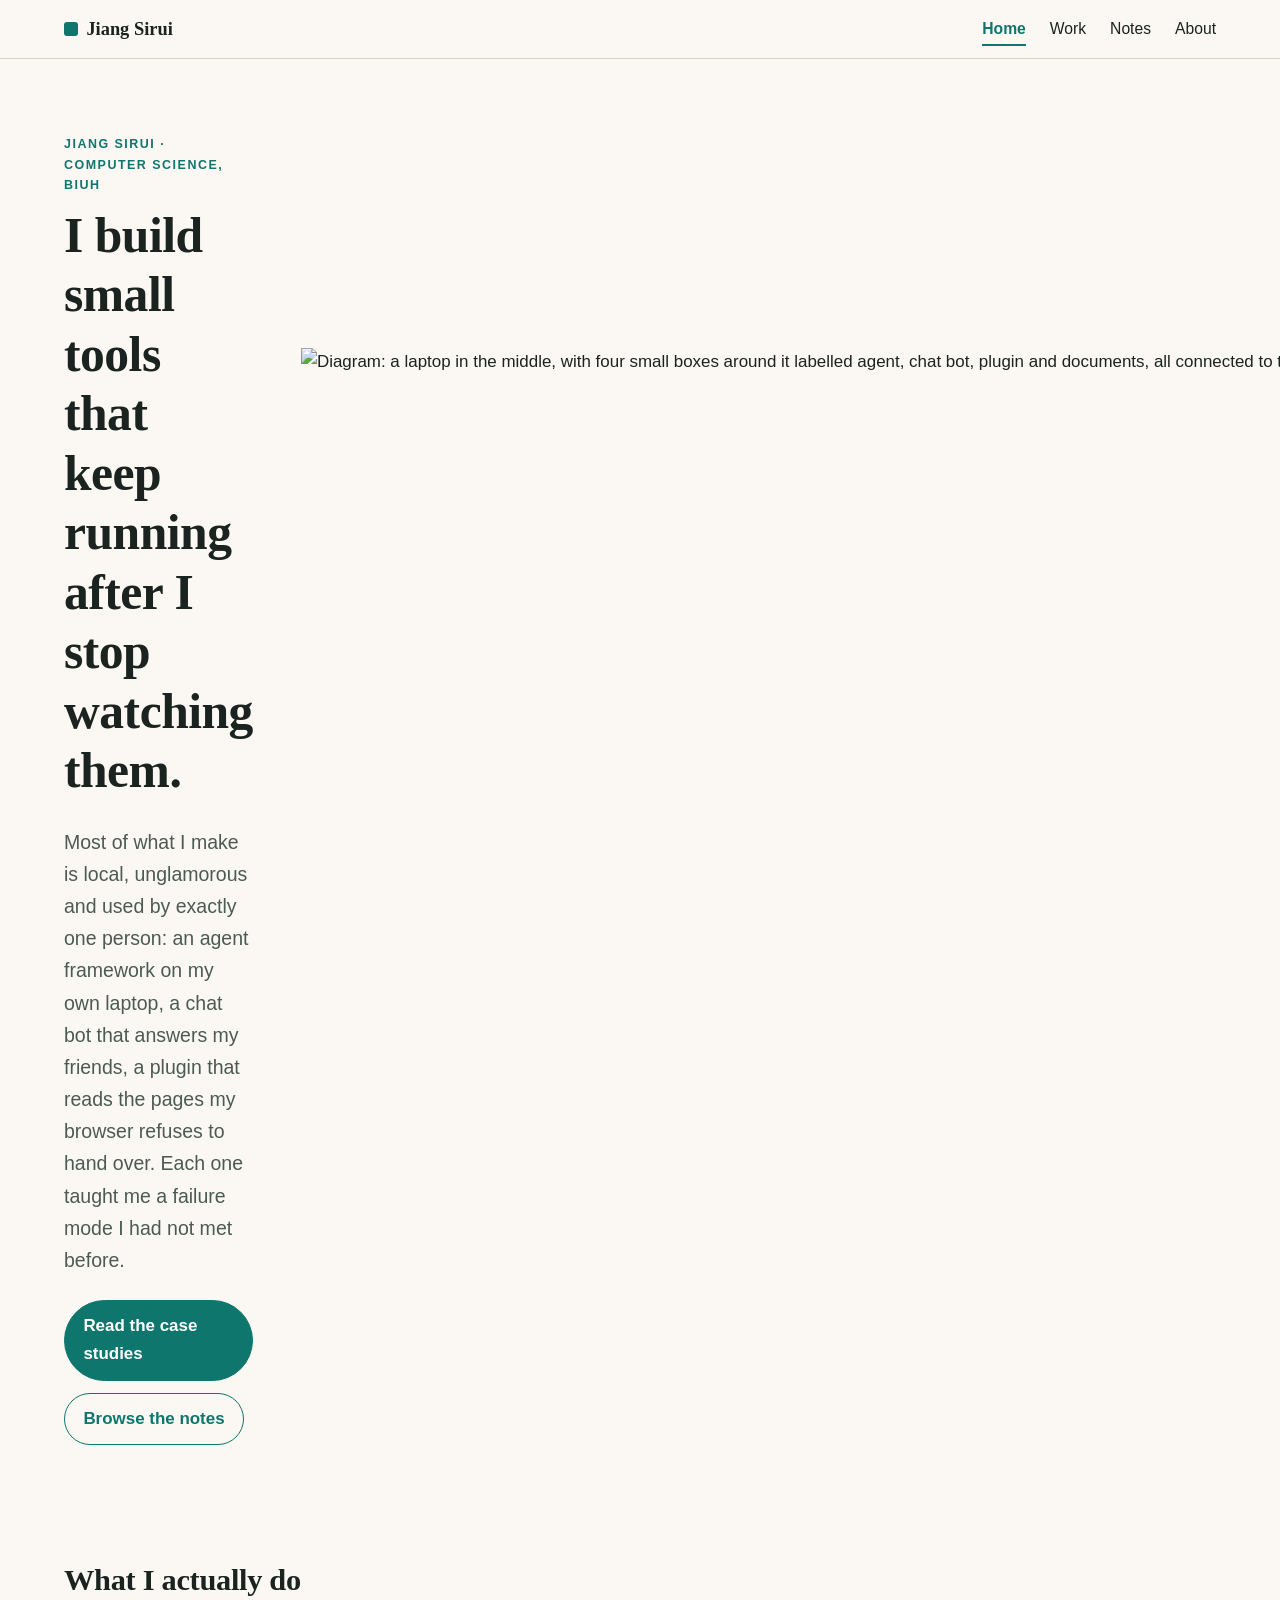
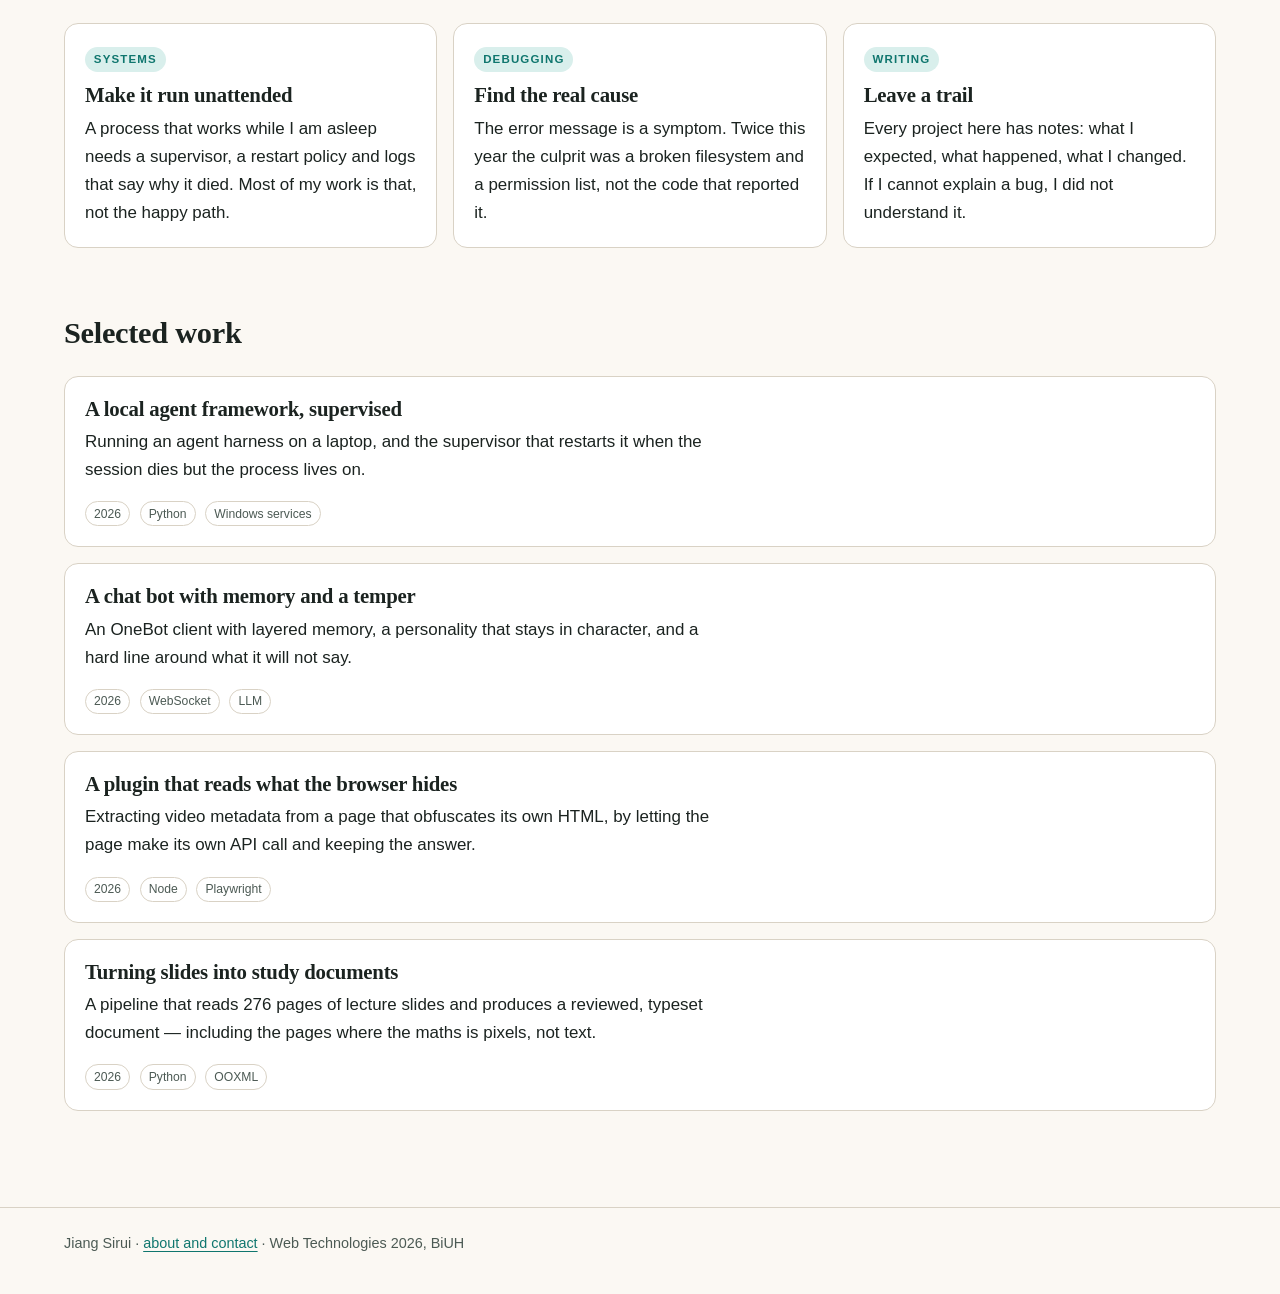
==== index.html @ 06d3ee91 "Add the landing page: what I do, and the four projects at a glance" ====
<!DOCTYPE html>
<html lang="en">
<head>
  <meta charset="utf-8">
  <meta name="viewport" content="width=device-width, initial-scale=1">
  <title>Jiang Sirui — building small, working things</title>
  <meta name="description" content="Computer science student in Hainan. I build small local tools — an agent framework, a chat bot, a browser scraper — and write down what broke on the way.">
  <link rel="icon" href="images/favicon-32.png" sizes="32x32" type="image/png">
  <link rel="apple-touch-icon" href="images/apple-touch-icon.png">
  <meta property="og:type" content="website">
  <meta property="og:title" content="Jiang Sirui — building small, working things">
  <meta property="og:description" content="Four case studies from a student who runs his own tools: an agent framework, a chat bot, a browser plugin, a document pipeline.">
  <meta property="og:image" content="images/og-image.jpg">
  <link rel="stylesheet" href="style.css">
  <script src="nav.js" defer></script>
</head>
<body>
  <a class="skip-link" href="#main">Skip to content</a>

  <header class="site-header" data-nav></header>

  <main id="main" class="wrap">
    <section class="hero">
      <div>
        <p class="eyebrow">Jiang Sirui · Computer Science, BiUH</p>
        <h1>I build small tools that keep running after I stop watching them.</h1>
        <p class="lede">
          Most of what I make is local, unglamorous and used by exactly one person:
          an agent framework on my own laptop, a chat bot that answers my friends, a
          plugin that reads the pages my browser refuses to hand over. Each one
          taught me a failure mode I had not met before.
        </p>
        <p class="hero-actions">
          <a class="button" href="work.html">Read the case studies</a>
          <a class="button secondary" href="notes.html">Browse the notes</a>
        </p>
      </div>
      <div>
        <img src="images/hero.svg" width="1200" height="900"
             alt="Diagram: a laptop in the middle, with four small boxes around it labelled agent, chat bot, plugin and documents, all connected to the laptop.">
      </div>
    </section>

    <section aria-labelledby="what">
      <h2 id="what">What I actually do</h2>
      <div class="card-grid">
        <article class="card">
          <span class="tag">Systems</span>
          <h3>Make it run unattended</h3>
          <p>
            A process that works while I am asleep needs a supervisor, a restart
            policy and logs that say why it died. Most of my work is that, not the
            happy path.
          </p>
        </article>
        <article class="card">
          <span class="tag">Debugging</span>
          <h3>Find the real cause</h3>
          <p>
            The error message is a symptom. Twice this year the culprit was a broken
            filesystem and a permission list, not the code that reported it.
          </p>
        </article>
        <article class="card">
          <span class="tag">Writing</span>
          <h3>Leave a trail</h3>
          <p>
            Every project here has notes: what I expected, what happened, what I
            changed. If I cannot explain a bug, I did not understand it.
          </p>
        </article>
      </div>
    </section>

    <section aria-labelledby="selected">
      <h2 id="selected">Selected work</h2>
      <ul class="work-list">
        <li class="work">
          <h3><a href="work.html#agent">A local agent framework, supervised</a></h3>
          <p>
            Running an agent harness on a laptop, and the supervisor that restarts it
            when the session dies but the process lives on.
          </p>
          <p class="meta"><span class="chip">2026</span> <span class="chip">Python</span> <span class="chip">Windows services</span></p>
        </li>
        <li class="work">
          <h3><a href="work.html#bot">A chat bot with memory and a temper</a></h3>
          <p>
            An OneBot client with layered memory, a personality that stays in
            character, and a hard line around what it will not say.
          </p>
          <p class="meta"><span class="chip">2026</span> <span class="chip">WebSocket</span> <span class="chip">LLM</span></p>
        </li>
        <li class="work">
          <h3><a href="work.html#plugin">A plugin that reads what the browser hides</a></h3>
          <p>
            Extracting video metadata from a page that obfuscates its own HTML, by
            letting the page make its own API call and keeping the answer.
          </p>
          <p class="meta"><span class="chip">2026</span> <span class="chip">Node</span> <span class="chip">Playwright</span></p>
        </li>
        <li class="work">
          <h3><a href="work.html#docs">Turning slides into study documents</a></h3>
          <p>
            A pipeline that reads 276 pages of lecture slides and produces a
            reviewed, typeset document — including the pages where the maths is
            pixels, not text.
          </p>
          <p class="meta"><span class="chip">2026</span> <span class="chip">Python</span> <span class="chip">OOXML</span></p>
        </li>
      </ul>
    </section>
  </main>

  <footer class="site-footer">
    <p>Jiang Sirui · <a href="about.html">about and contact</a> · Web Technologies 2026, BiUH</p>
  </footer>
</body>
</html>
---- style.css ----
/* Portfolio site — warm paper, dark ink, one teal accent.
   Written mobile-first: these rules describe the phone, then media queries
   add columns for wider screens. */

:root {
  --paper: #fbf8f3;
  --paper-2: #f3ece1;
  --ink: #1b2320;
  --ink-soft: #4c5a54;
  --line: #d9d2c5;
  --accent: #0f766e;
  --accent-soft: #d9efec;
  --radius: 14px;
  --measure: 68ch;
  --font-body: "Segoe UI", "Helvetica Neue", Helvetica, Arial, sans-serif;
  --font-title: Georgia, "Times New Roman", serif;
}

*,
*::before,
*::after {
  box-sizing: border-box;
}

html {
  -webkit-text-size-adjust: 100%;
}

body {
  margin: 0;
  background: var(--paper);
  color: var(--ink);
  font-family: var(--font-body);
  font-size: clamp(1rem, 0.96rem + 0.2vw, 1.06rem);
  line-height: 1.65;
}

img {
  max-width: 100%;
  height: auto;
  display: block;
}

a {
  color: var(--accent);
  text-decoration-thickness: 1px;
  text-underline-offset: 3px;
}

a:hover {
  text-decoration-thickness: 2px;
}

:focus-visible {
  outline: 3px solid var(--accent);
  outline-offset: 3px;
  border-radius: 4px;
}

/* ----------------------------------------------------------- skip link --- */

.skip-link {
  position: absolute;
  left: -9999px;
  top: 0;
  background: var(--accent);
  color: #fff;
  padding: 0.6rem 1rem;
  z-index: 100;
}

.skip-link:focus {
  left: 1rem;
  top: 1rem;
}

/* ---------------------------------------------------------------- layout -- */

.wrap {
  width: min(100% - 2.5rem, 72rem);
  margin-inline: auto;
}

main.wrap {
  padding-block: clamp(1.5rem, 1rem + 2vw, 3rem) 3rem;
}

h1,
h2,
h3 {
  font-family: var(--font-title);
  line-height: 1.2;
  letter-spacing: -0.01em;
  margin: 0 0 0.5em;
}

h1 {
  font-size: clamp(1.9rem, 1.4rem + 2.4vw, 3.1rem);
}

h2 {
  font-size: clamp(1.4rem, 1.15rem + 1.1vw, 1.9rem);
  margin-top: 2.2em;
}

h3 {
  font-size: clamp(1.1rem, 1rem + 0.5vw, 1.3rem);
}

p {
  margin: 0 0 1em;
  max-width: var(--measure);
}

.lede {
  font-size: clamp(1.05rem, 1rem + 0.4vw, 1.22rem);
  color: var(--ink-soft);
  max-width: 60ch;
}

.eyebrow {
  font-family: var(--font-body);
  font-size: 0.78rem;
  font-weight: 700;
  letter-spacing: 0.12em;
  text-transform: uppercase;
  color: var(--accent);
  margin-bottom: 0.8em;
}

.meta {
  color: var(--ink-soft);
  font-size: 0.92rem;
}

/* ---------------------------------------------------------------- header -- */

.site-header {
  position: sticky;
  top: 0;
  z-index: 20;
  background: color-mix(in srgb, var(--paper) 88%, transparent);
  backdrop-filter: blur(8px);
  border-bottom: 1px solid var(--line);
}

.nav {
  display: flex;
  align-items: center;
  justify-content: space-between;
  gap: 1rem;
  width: min(100% - 2.5rem, 72rem);
  margin-inline: auto;
  padding-block: 0.75rem;
}

.brand {
  font-family: var(--font-title);
  font-size: 1.15rem;
  font-weight: 700;
  color: var(--ink);
  text-decoration: none;
  display: inline-flex;
  align-items: center;
  gap: 0.55rem;
}

.brand::before {
  content: "";
  width: 0.85rem;
  height: 0.85rem;
  border-radius: 3px;
  background: var(--accent);
}

.nav-toggle {
  display: inline-flex;
  align-items: center;
  gap: 0.45rem;
  border: 1px solid var(--line);
  background: transparent;
  color: var(--ink);
  font: inherit;
  font-size: 0.9rem;
  padding: 0.4rem 0.75rem;
  border-radius: 999px;
  cursor: pointer;
}

.nav-list {
  list-style: none;
  margin: 0;
  padding: 0;
  display: none;
  position: absolute;
  left: 0;
  right: 0;
  top: 100%;
  background: var(--paper);
  border-bottom: 1px solid var(--line);
  padding: 0.5rem 1.25rem 1rem;
}

.nav-list.is-open {
  display: block;
}

.nav-list li {
  border-top: 1px solid var(--line);
}

.nav-list li:first-child {
  border-top: 0;
}

.nav-list a {
  display: block;
  padding: 0.7rem 0.25rem;
  color: var(--ink);
  text-decoration: none;
  font-size: 0.98rem;
}

.nav-list a:hover {
  color: var(--accent);
}

.nav-list a[aria-current="page"] {
  color: var(--accent);
  font-weight: 700;
}

@media (min-width: 44rem) {
  .nav-toggle {
    display: none;
  }

  .nav-list {
    display: flex;
    gap: 1.5rem;
    position: static;
    border: 0;
    padding: 0;
    background: transparent;
  }

  .nav-list li {
    border: 0;
  }

  .nav-list a {
    padding: 0.25rem 0;
  }

  .nav-list a[aria-current="page"] {
    box-shadow: inset 0 -2px 0 var(--accent);
  }
}

/* ------------------------------------------------------------------ hero -- */

.hero {
  display: grid;
  gap: clamp(1.5rem, 1rem + 3vw, 3rem);
  align-items: center;
  padding-block: clamp(1rem, 0.5rem + 2vw, 2.5rem);
}

@media (min-width: 52rem) {
  .hero {
    grid-template-columns: 1.15fr 1fr;
  }
}

.hero-actions {
  display: flex;
  flex-wrap: wrap;
  gap: 0.75rem;
  margin-top: 1.5rem;
}

.button {
  display: inline-block;
  padding: 0.7rem 1.15rem;
  border-radius: 999px;
  border: 1px solid var(--accent);
  background: var(--accent);
  color: #fff;
  font-weight: 600;
  text-decoration: none;
}

.button:hover {
  filter: brightness(1.08);
}

.button.secondary {
  background: transparent;
  color: var(--accent);
}

/* ----------------------------------------------------------------- cards -- */

.card-grid {
  display: grid;
  gap: 1rem;
  margin-top: 1.5rem;
  grid-template-columns: 1fr;
}

@media (min-width: 40rem) {
  .card-grid {
    grid-template-columns: repeat(2, 1fr);
  }
}

@media (min-width: 60rem) {
  .card-grid {
    grid-template-columns: repeat(3, 1fr);
  }
}

.card {
  background: #fff;
  border: 1px solid var(--line);
  border-radius: var(--radius);
  padding: 1.25rem;
}

.card h3 {
  margin-bottom: 0.35em;
}

.card p:last-child {
  margin-bottom: 0;
}

.tag {
  display: inline-block;
  font-size: 0.72rem;
  font-weight: 700;
  letter-spacing: 0.1em;
  text-transform: uppercase;
  color: var(--accent);
  background: var(--accent-soft);
  padding: 0.2rem 0.55rem;
  border-radius: 999px;
  margin-bottom: 0.7rem;
}

/* ------------------------------------------------------------ work lists -- */

.work-list,
.note-list {
  list-style: none;
  margin: 1.5rem 0 0;
  padding: 0;
  display: grid;
  gap: 1rem;
}

.work,
.note {
  border: 1px solid var(--line);
  border-radius: var(--radius);
  background: #fff;
  padding: 1.25rem;
}

.work h3,
.note h3 {
  margin-bottom: 0.3em;
}

.work h3 a {
  color: var(--ink);
  text-decoration: none;
}

.work h3 a:hover {
  color: var(--accent);
  text-decoration: underline;
}

.work p:last-child,
.note p:last-child {
  margin-bottom: 0;
}

.chip {
  display: inline-block;
  font-size: 0.76rem;
  color: var(--ink-soft);
  border: 1px solid var(--line);
  border-radius: 999px;
  padding: 0.1rem 0.5rem;
  margin-right: 0.35rem;
}

/* --------------------------------------------------------- case studies -- */

.case {
  border-top: 1px solid var(--line);
  padding-top: 2rem;
  margin-top: 2rem;
}

.case:first-of-type {
  border-top: 0;
  padding-top: 0;
}

.case dl {
  display: grid;
  gap: 0.35rem 1rem;
  margin: 1.25rem 0;
  padding: 1rem 1.15rem;
  background: var(--paper-2);
  border-radius: var(--radius);
}

@media (min-width: 40rem) {
  .case dl {
    grid-template-columns: max-content 1fr;
  }
}

.case dt {
  font-weight: 700;
  font-size: 0.88rem;
  letter-spacing: 0.04em;
  text-transform: uppercase;
  color: var(--accent);
}

.case dd {
  margin: 0 0 0.6rem;
}

.case dd:last-child {
  margin-bottom: 0;
}

blockquote {
  margin: 1.25rem 0;
  padding: 0.25rem 0 0.25rem 1.1rem;
  border-left: 3px solid var(--accent);
  color: var(--ink-soft);
  font-style: italic;
  max-width: var(--measure);
}

blockquote p:last-child {
  margin-bottom: 0;
}

code {
  font-family: "Cascadia Mono", Consolas, monospace;
  font-size: 0.9em;
  background: var(--paper-2);
  padding: 0.1em 0.35em;
  border-radius: 4px;
}

/* -------------------------------------------------------------- filters -- */

.filter {
  display: grid;
  gap: 0.75rem;
  margin: 1.5rem 0 0;
  padding: 1rem;
  background: var(--paper-2);
  border-radius: var(--radius);
}

@media (min-width: 40rem) {
  .filter {
    grid-template-columns: 1fr auto;
    align-items: end;
  }
}

.filter label {
  display: block;
  font-weight: 700;
  font-size: 0.85rem;
  letter-spacing: 0.05em;
  text-transform: uppercase;
  color: var(--accent);
  margin-bottom: 0.35rem;
}

.filter input {
  width: 100%;
  font: inherit;
  padding: 0.6rem 0.8rem;
  border: 1px solid var(--line);
  border-radius: 10px;
  background: #fff;
  color: var(--ink);
}

.filter-out {
  font-size: 0.92rem;
  color: var(--ink-soft);
  margin: 0.75rem 0 0;
}

.note.is-hidden {
  display: none;
}

/* --------------------------------------------------------------- footer -- */

.site-footer {
  border-top: 1px solid var(--line);
  margin-top: 3rem;
  padding-block: 1.5rem;
  font-size: 0.9rem;
  color: var(--ink-soft);
}

.site-footer p {
  width: min(100% - 2.5rem, 72rem);
  margin-inline: auto;
  max-width: none;
}

/* ------------------------------------------------------------ utilities -- */

.visually-hidden {
  position: absolute;
  width: 1px;
  height: 1px;
  margin: -1px;
  padding: 0;
  overflow: hidden;
  clip-path: inset(50%);
  white-space: nowrap;
  border: 0;
}

@media (prefers-reduced-motion: reduce) {
  *,
  *::before,
  *::after {
    animation-duration: 0.001ms !important;
    animation-iteration-count: 1 !important;
    transition-duration: 0.001ms !important;
    scroll-behavior: auto !important;
  }
}
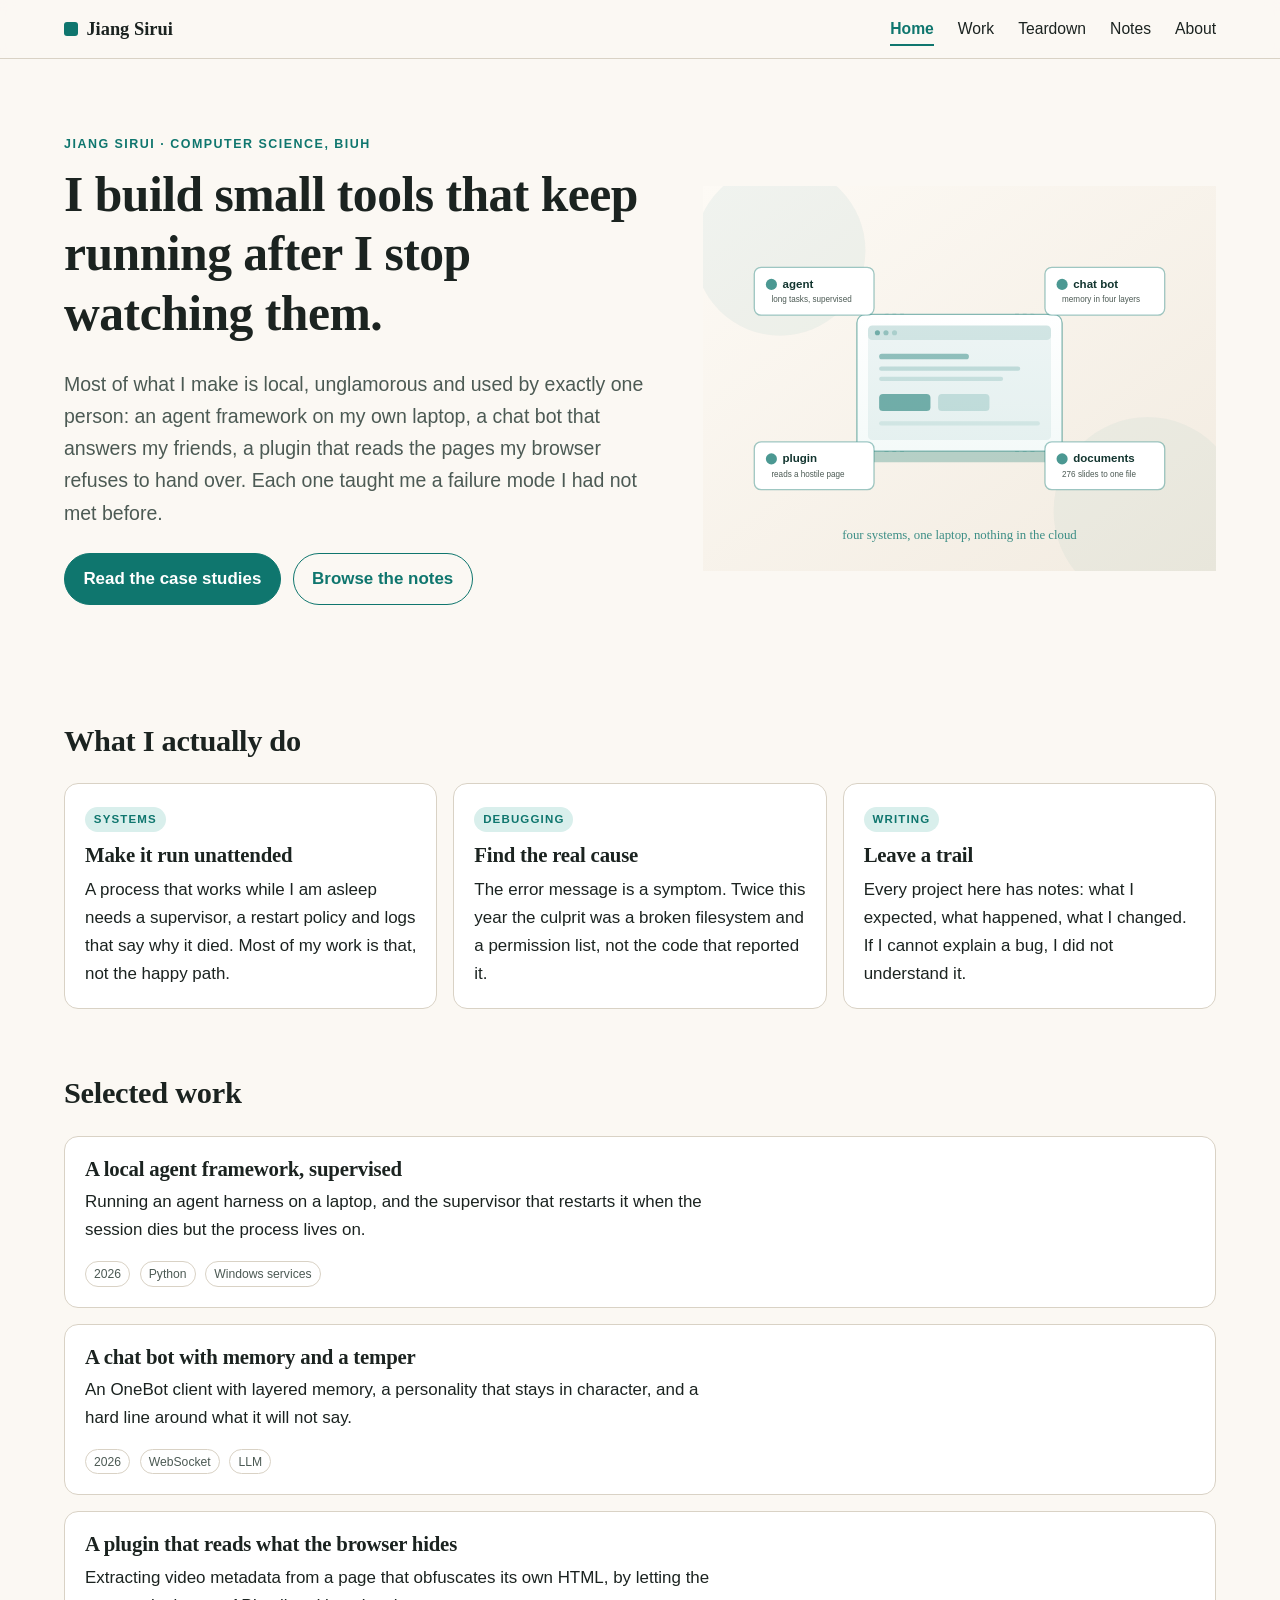
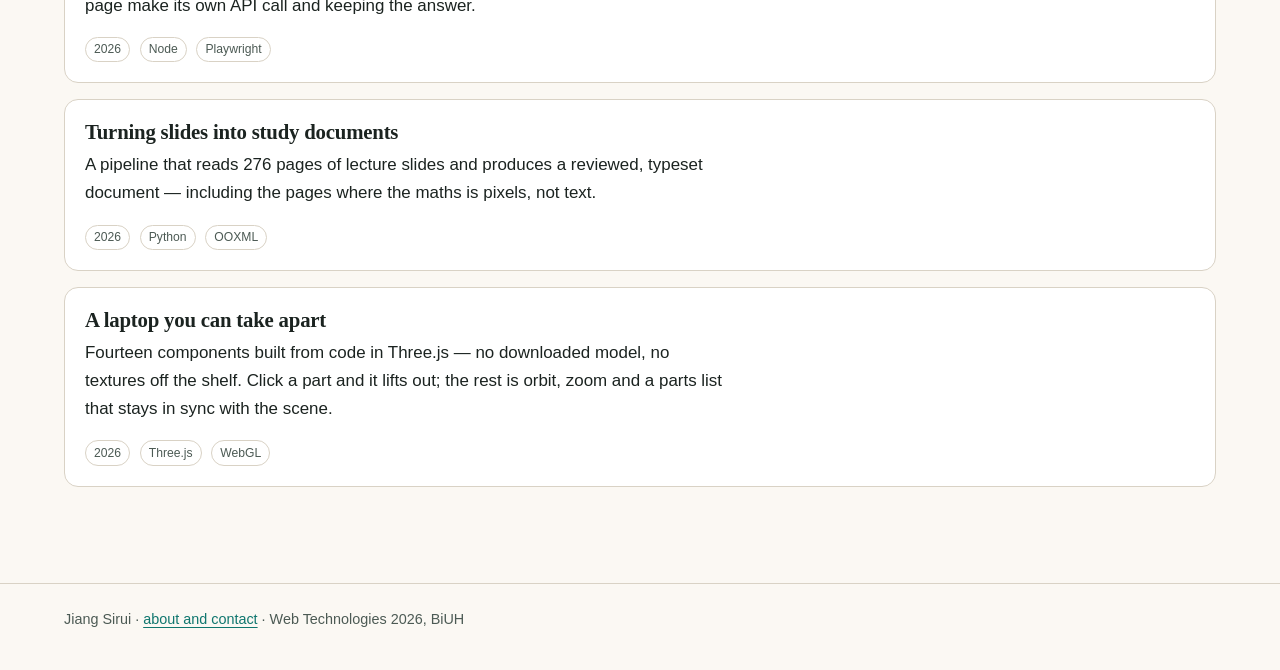
==== commit 3930de73: "Add an interactive Three.js teardown page built entirely from code" ====
--- a/index.html
+++ b/index.html
@@ -108,6 +108,15 @@
           </p>
           <p class="meta"><span class="chip">2026</span> <span class="chip">Python</span> <span class="chip">OOXML</span></p>
         </li>
+        <li class="work">
+          <h3><a href="teardown.html">A laptop you can take apart</a></h3>
+          <p>
+            Fourteen components built from code in Three.js — no downloaded model,
+            no textures off the shelf. Click a part and it lifts out; the rest is
+            orbit, zoom and a parts list that stays in sync with the scene.
+          </p>
+          <p class="meta"><span class="chip">2026</span> <span class="chip">Three.js</span> <span class="chip">WebGL</span></p>
+        </li>
       </ul>
     </section>
   </main>
--- a/style.css
+++ b/style.css
@@ -540,13 +540,19 @@
   border: 0;
 }
 
+/* Nothing here needs to move, so with the preference set the few animated
+   things and the smooth scroll simply turn themselves off. */
 @media (prefers-reduced-motion: reduce) {
-  *,
-  *::before,
-  *::after {
-    animation-duration: 0.001ms !important;
-    animation-iteration-count: 1 !important;
-    transition-duration: 0.001ms !important;
-    scroll-behavior: auto !important;
-  }
-}
+  html {
+    scroll-behavior: auto;
+  }
+
+  .card,
+  .work,
+  .note,
+  .button,
+  .chip {
+    animation: none;
+    transition: none;
+  }
+}
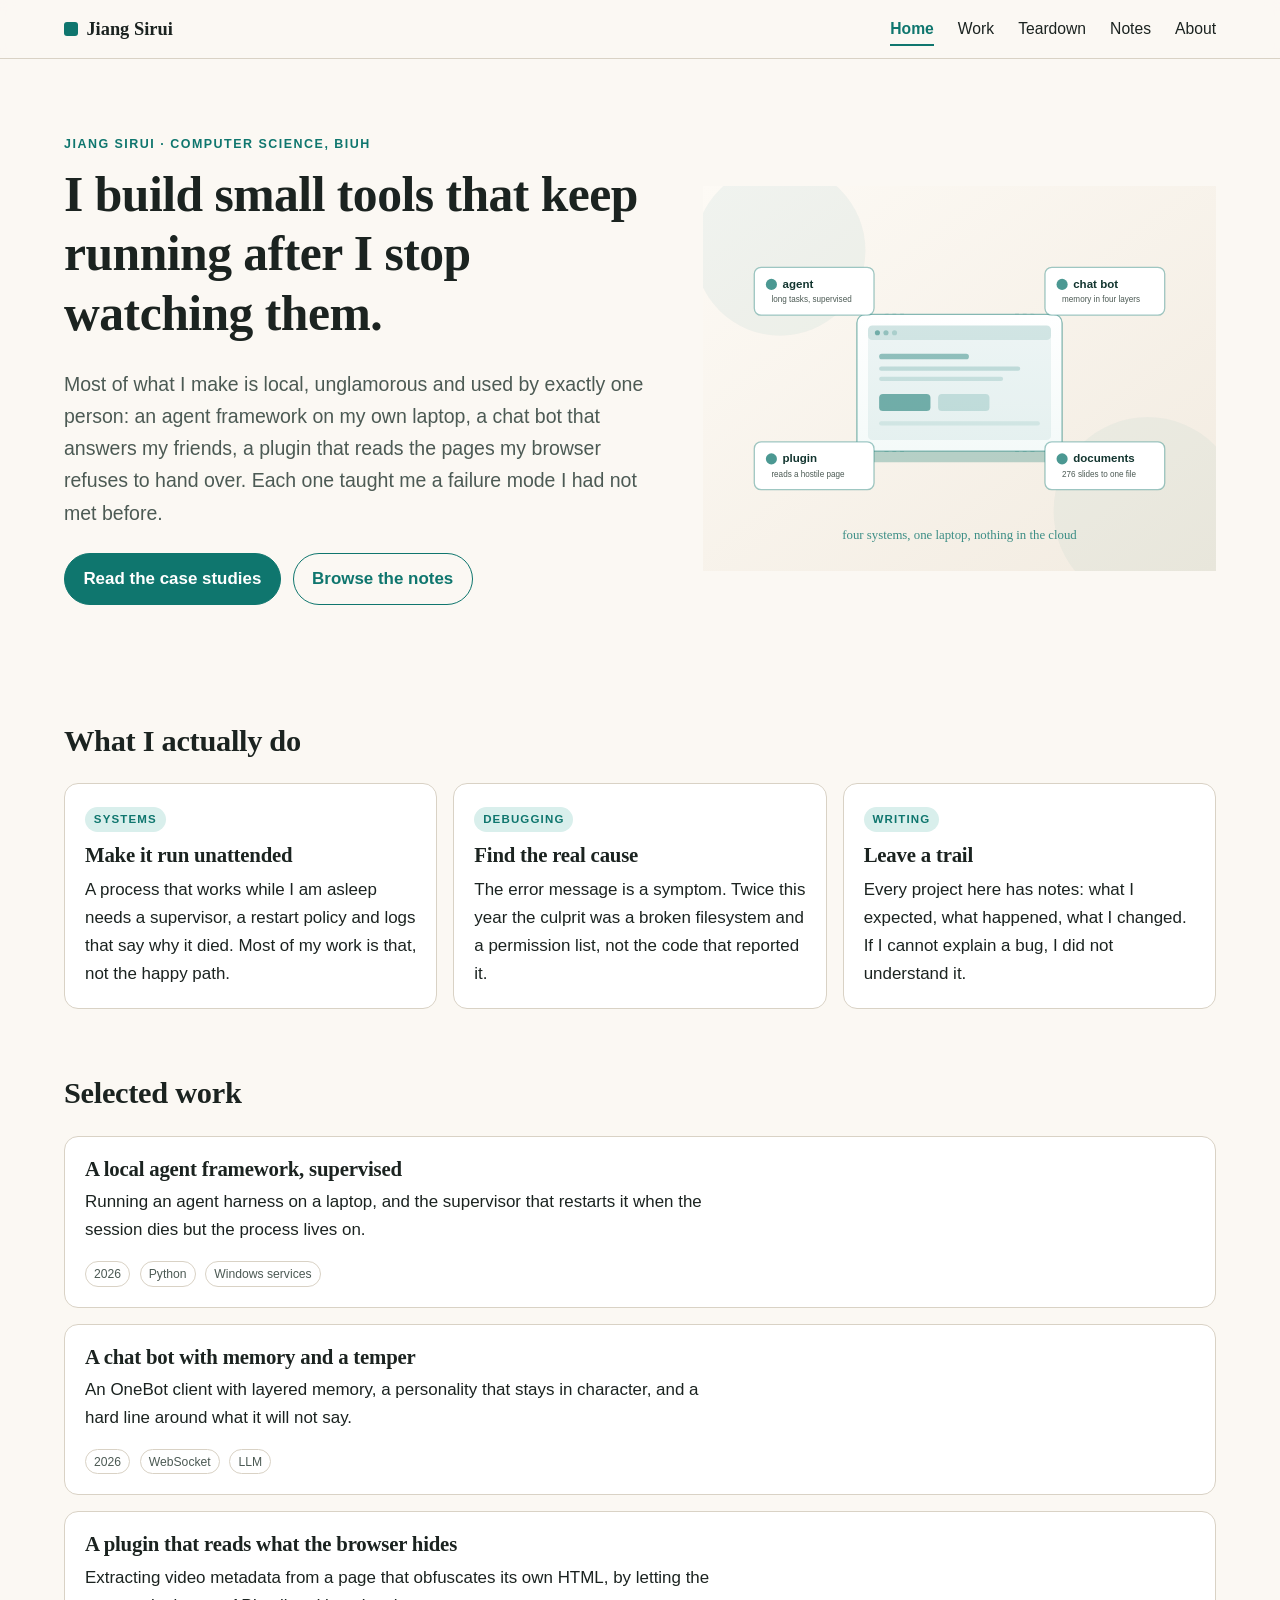
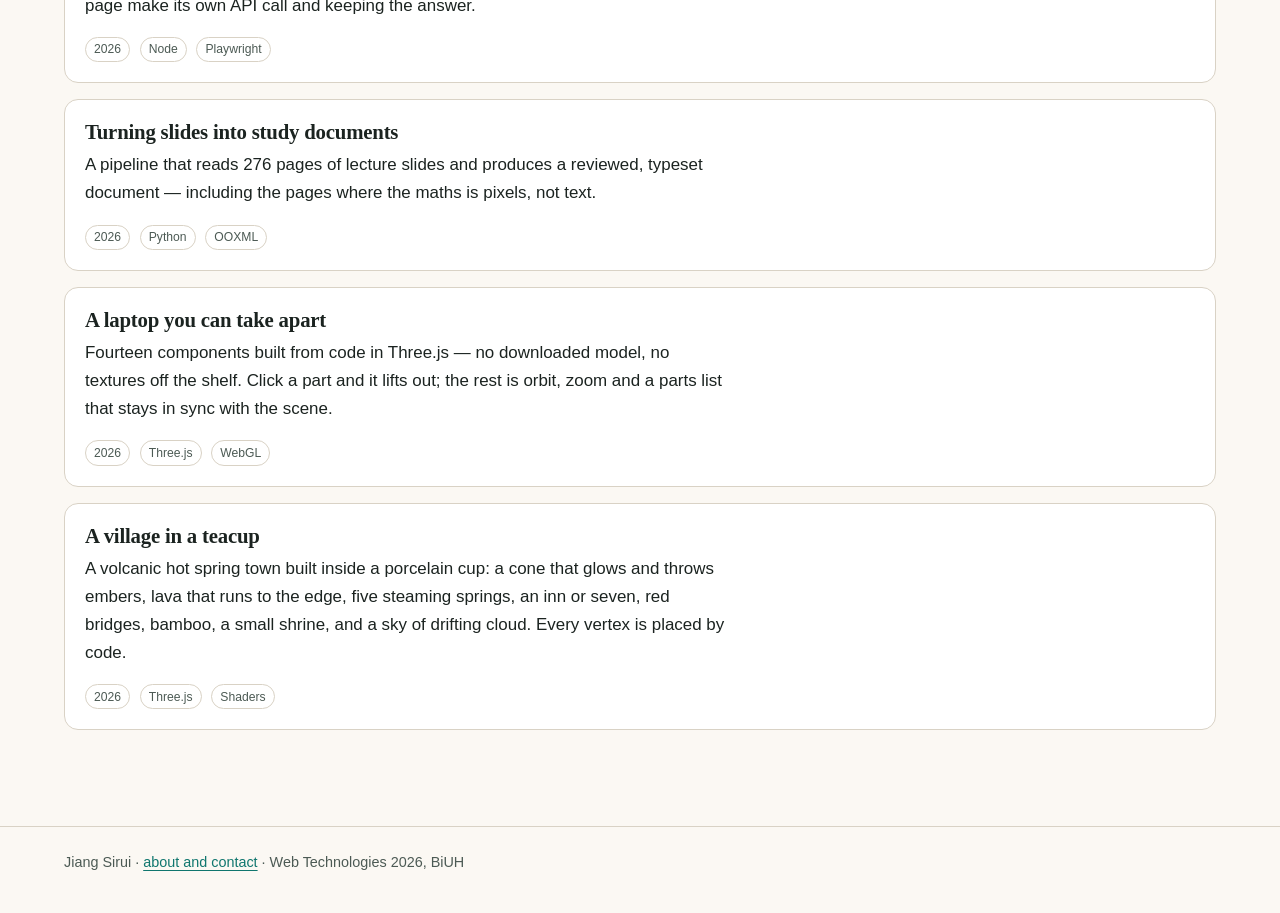
==== commit 7ce74b2f: "Add a volcanic village built inside a porcelain teacup" ====
--- a/index.html
+++ b/index.html
@@ -117,6 +117,16 @@
           </p>
           <p class="meta"><span class="chip">2026</span> <span class="chip">Three.js</span> <span class="chip">WebGL</span></p>
         </li>
+        <li class="work">
+          <h3><a href="teacup.html">A village in a teacup</a></h3>
+          <p>
+            A volcanic hot spring town built inside a porcelain cup: a cone that
+            glows and throws embers, lava that runs to the edge, five steaming
+            springs, an inn or seven, red bridges, bamboo, a small shrine, and a
+            sky of drifting cloud. Every vertex is placed by code.
+          </p>
+          <p class="meta"><span class="chip">2026</span> <span class="chip">Three.js</span> <span class="chip">Shaders</span></p>
+        </li>
       </ul>
     </section>
   </main>
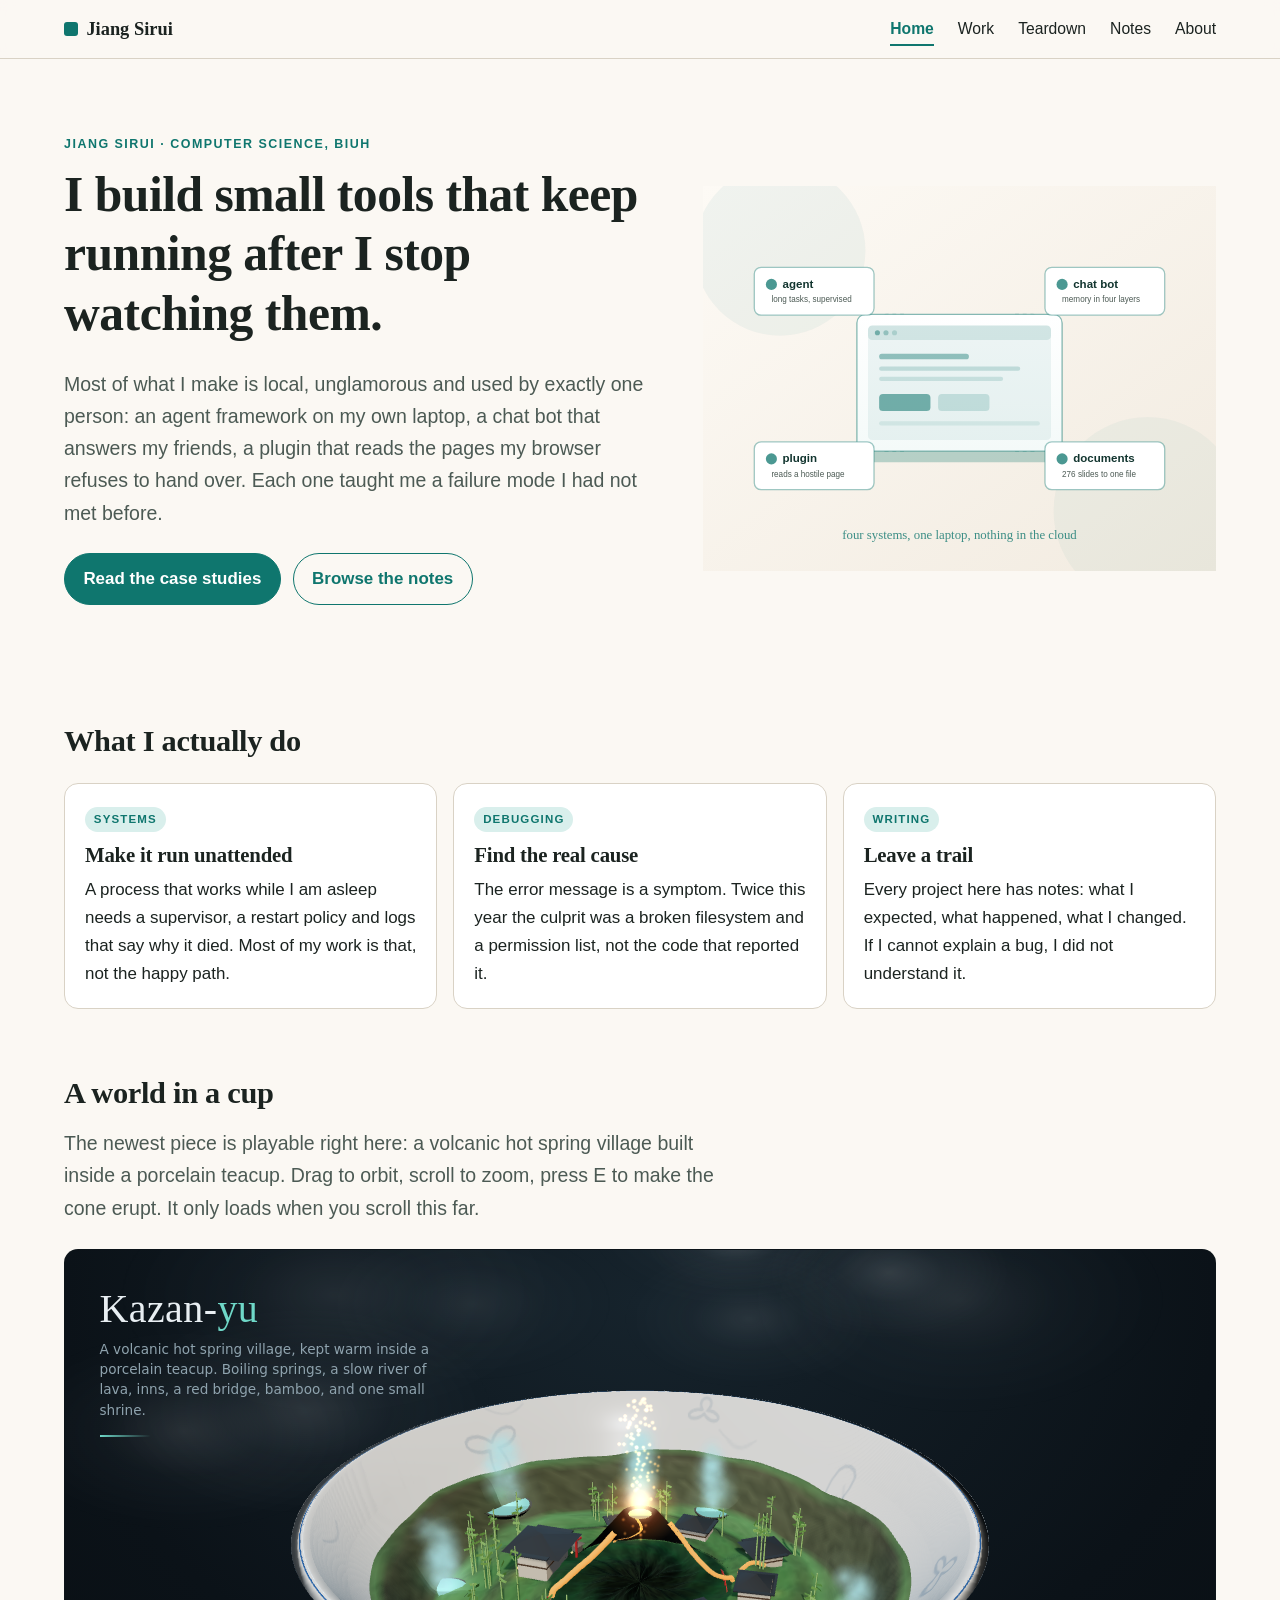
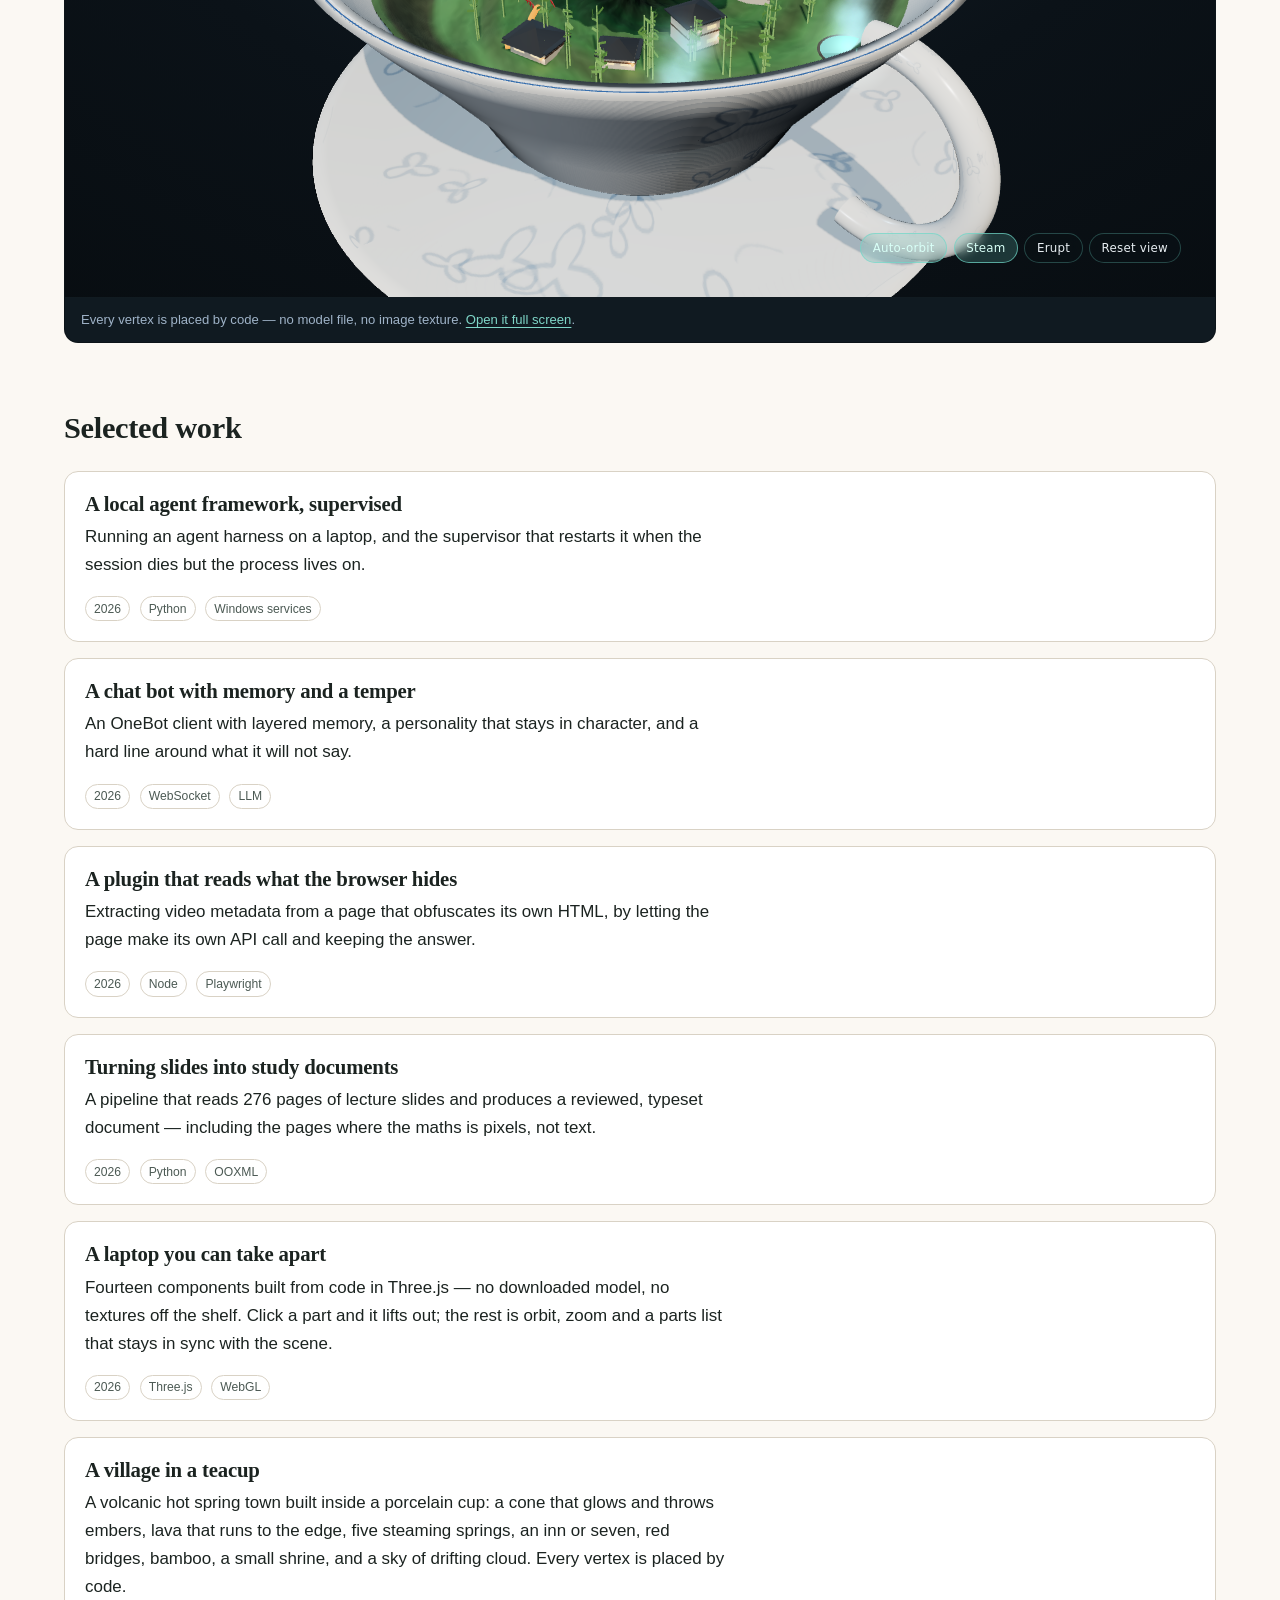
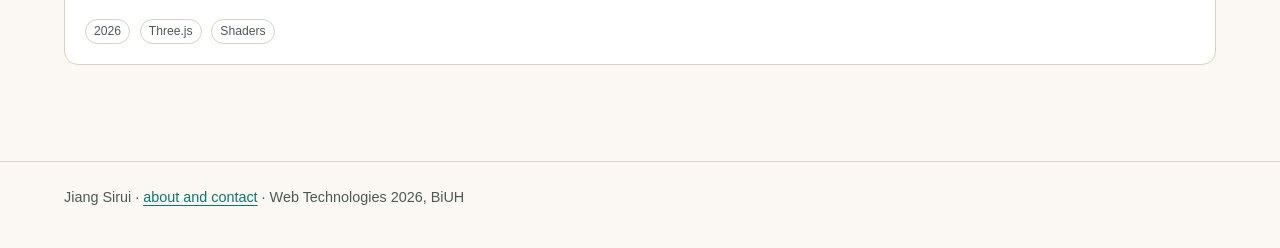
==== commit b57a997c: "Embed the teacup scene on the landing page" ====
--- a/index.html
+++ b/index.html
@@ -72,6 +72,22 @@
       </div>
     </section>
 
+    <section aria-labelledby="teacup">
+      <h2 id="teacup">A world in a cup</h2>
+      <p class="lede">
+        The newest piece is playable right here: a volcanic hot spring village
+        built inside a porcelain teacup. Drag to orbit, scroll to zoom, press E
+        to make the cone erupt. It only loads when you scroll this far.
+      </p>
+      <figure class="stage-frame">
+        <iframe src="teacup.html?embed=1" title="Interactive 3D scene: a volcanic hot spring village inside a porcelain teacup" loading="lazy"></iframe>
+        <figcaption>
+          Every vertex is placed by code &mdash; no model file, no image texture.
+          <a href="teacup.html">Open it full screen</a>.
+        </figcaption>
+      </figure>
+    </section>
+
     <section aria-labelledby="selected">
       <h2 id="selected">Selected work</h2>
       <ul class="work-list">
--- a/style.css
+++ b/style.css
@@ -556,3 +556,37 @@
     transition: none;
   }
 }
+
+/* the teacup scene embedded in the landing page */
+.stage-frame {
+  margin: 1.6rem 0 0;
+  border: 1px solid color-mix(in srgb, var(--ink) 14%, transparent);
+  border-radius: 14px;
+  overflow: hidden;
+  background: #0b1218;
+}
+
+.stage-frame iframe {
+  display: block;
+  width: 100%;
+  aspect-ratio: 16 / 9;
+  border: 0;
+}
+
+.stage-frame figcaption {
+  padding: 0.7rem 1rem;
+  border-top: 1px solid color-mix(in srgb, var(--ink) 12%, transparent);
+  background: #101a21;
+  color: #9fb3c8;
+  font-size: 0.82rem;
+}
+
+.stage-frame a {
+  color: #7fd6c8;
+}
+
+@media (max-width: 640px) {
+  .stage-frame iframe {
+    aspect-ratio: 4 / 5;
+  }
+}
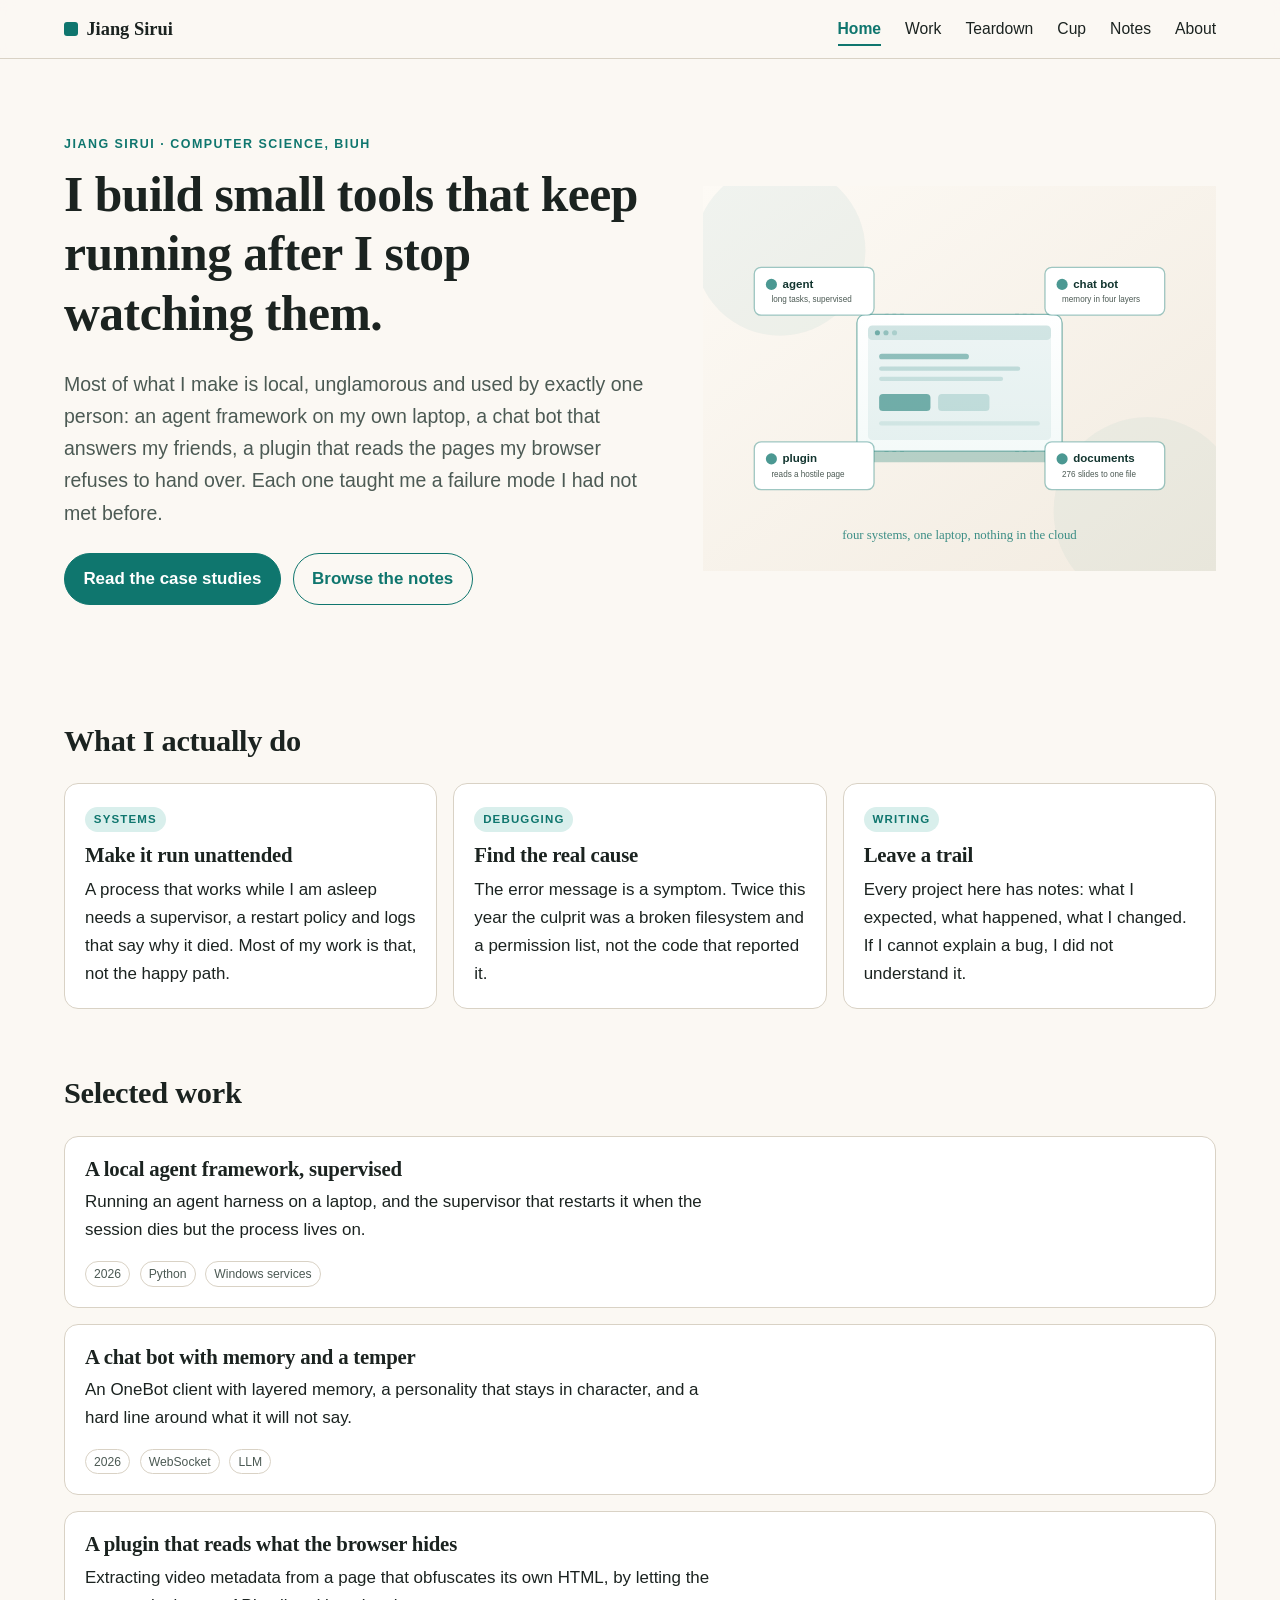
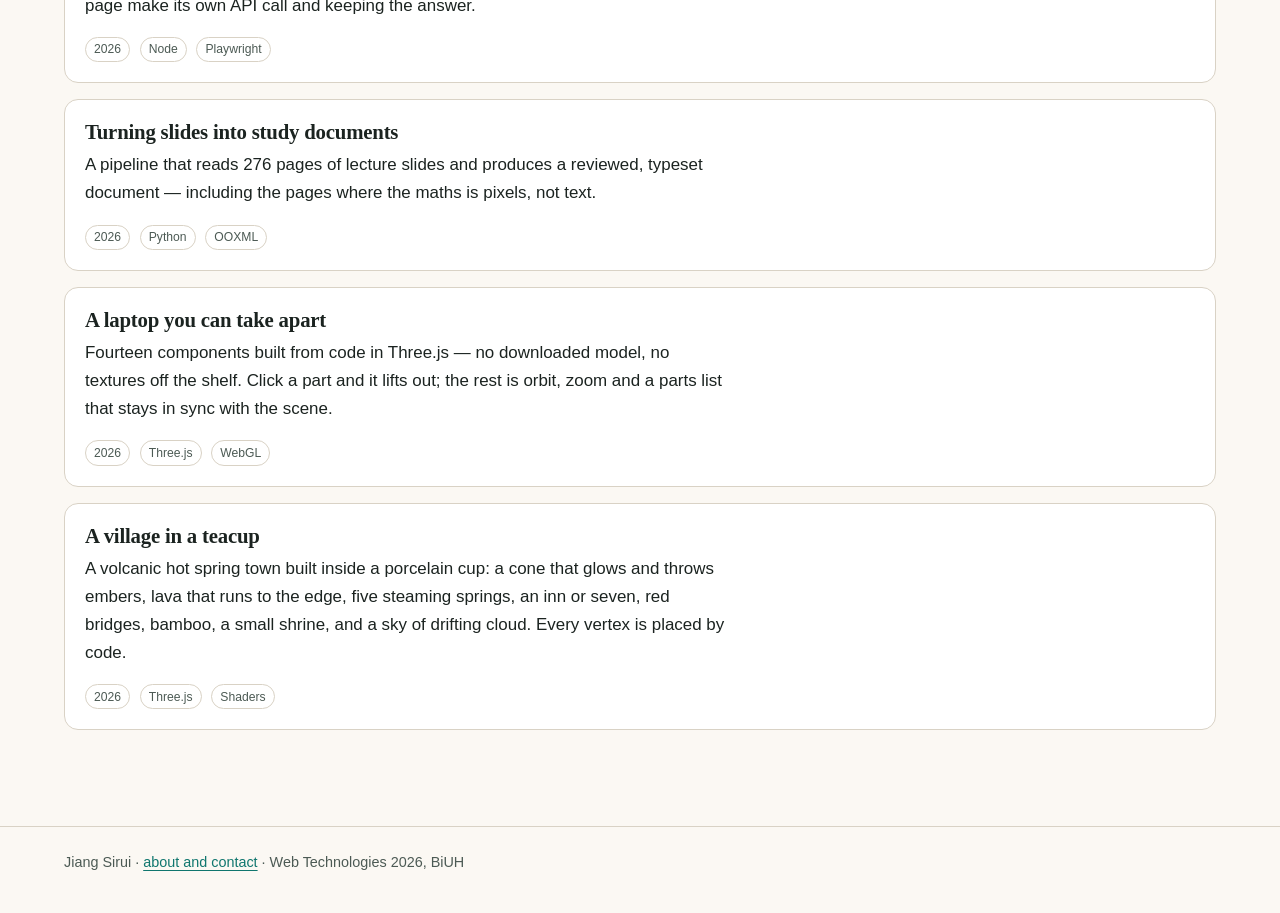
==== commit 3d1459be: "Give the teacup its own place in the menu instead of an inline embed" ====
--- a/index.html
+++ b/index.html
@@ -72,22 +72,6 @@
       </div>
     </section>
 
-    <section aria-labelledby="teacup">
-      <h2 id="teacup">A world in a cup</h2>
-      <p class="lede">
-        The newest piece is playable right here: a volcanic hot spring village
-        built inside a porcelain teacup. Drag to orbit, scroll to zoom, press E
-        to make the cone erupt. It only loads when you scroll this far.
-      </p>
-      <figure class="stage-frame">
-        <iframe src="teacup.html?embed=1" title="Interactive 3D scene: a volcanic hot spring village inside a porcelain teacup" loading="lazy"></iframe>
-        <figcaption>
-          Every vertex is placed by code &mdash; no model file, no image texture.
-          <a href="teacup.html">Open it full screen</a>.
-        </figcaption>
-      </figure>
-    </section>
-
     <section aria-labelledby="selected">
       <h2 id="selected">Selected work</h2>
       <ul class="work-list">
--- a/style.css
+++ b/style.css
@@ -556,37 +556,3 @@
     transition: none;
   }
 }
-
-/* the teacup scene embedded in the landing page */
-.stage-frame {
-  margin: 1.6rem 0 0;
-  border: 1px solid color-mix(in srgb, var(--ink) 14%, transparent);
-  border-radius: 14px;
-  overflow: hidden;
-  background: #0b1218;
-}
-
-.stage-frame iframe {
-  display: block;
-  width: 100%;
-  aspect-ratio: 16 / 9;
-  border: 0;
-}
-
-.stage-frame figcaption {
-  padding: 0.7rem 1rem;
-  border-top: 1px solid color-mix(in srgb, var(--ink) 12%, transparent);
-  background: #101a21;
-  color: #9fb3c8;
-  font-size: 0.82rem;
-}
-
-.stage-frame a {
-  color: #7fd6c8;
-}
-
-@media (max-width: 640px) {
-  .stage-frame iframe {
-    aspect-ratio: 4 / 5;
-  }
-}
